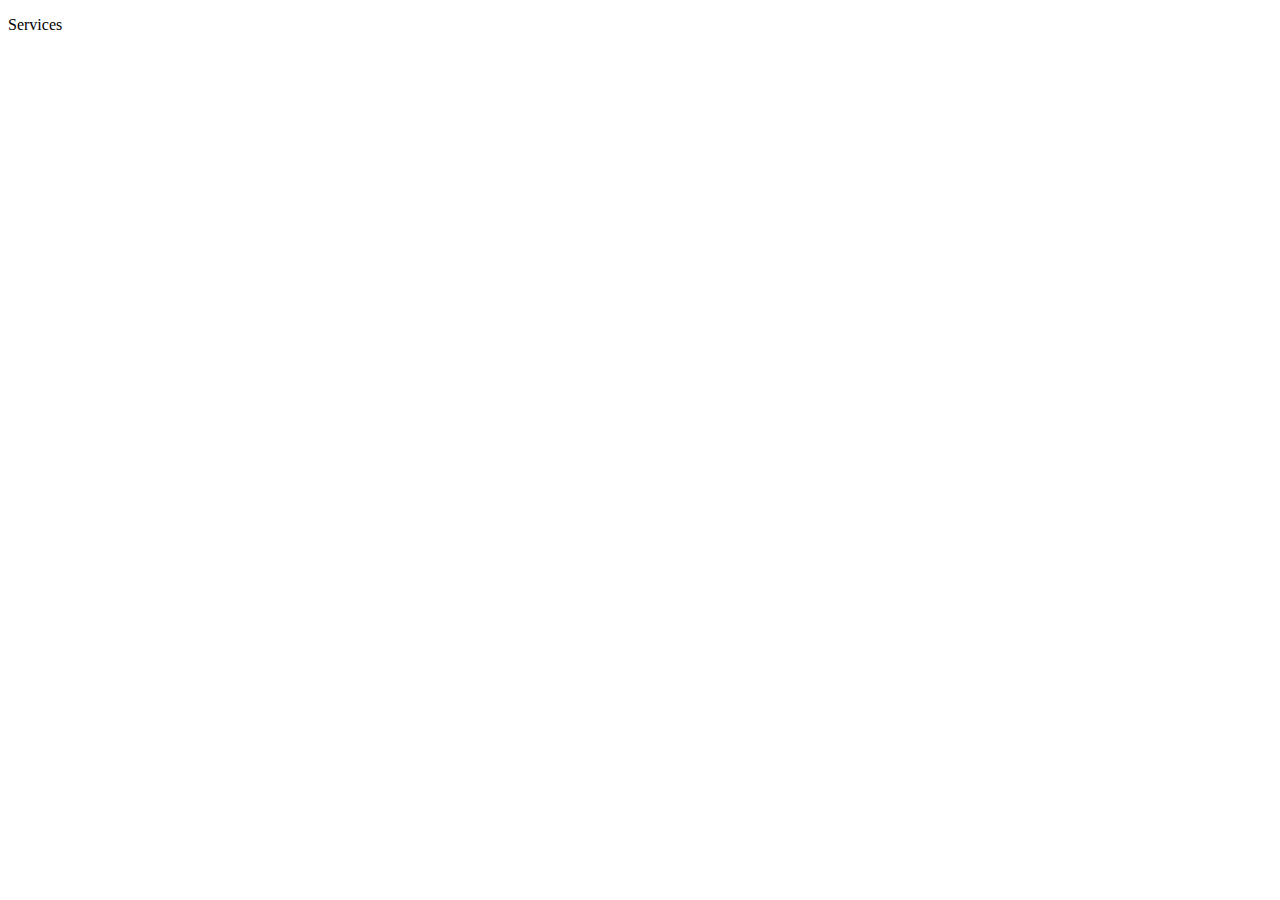
==== services.html @ 974fd5f9 "new" ====
<!DOCTYPE html>
<html lang="en">
<head>
    <meta charset="UTF-8">
    <meta http-equiv="X-UA-Compatible" content="IE=edge">
    <meta name="viewport" content="width=device-width, initial-scale=1.0">
    <title>Services</title>
</head>
<body>
    <p>Services</p>
</body>
</html>
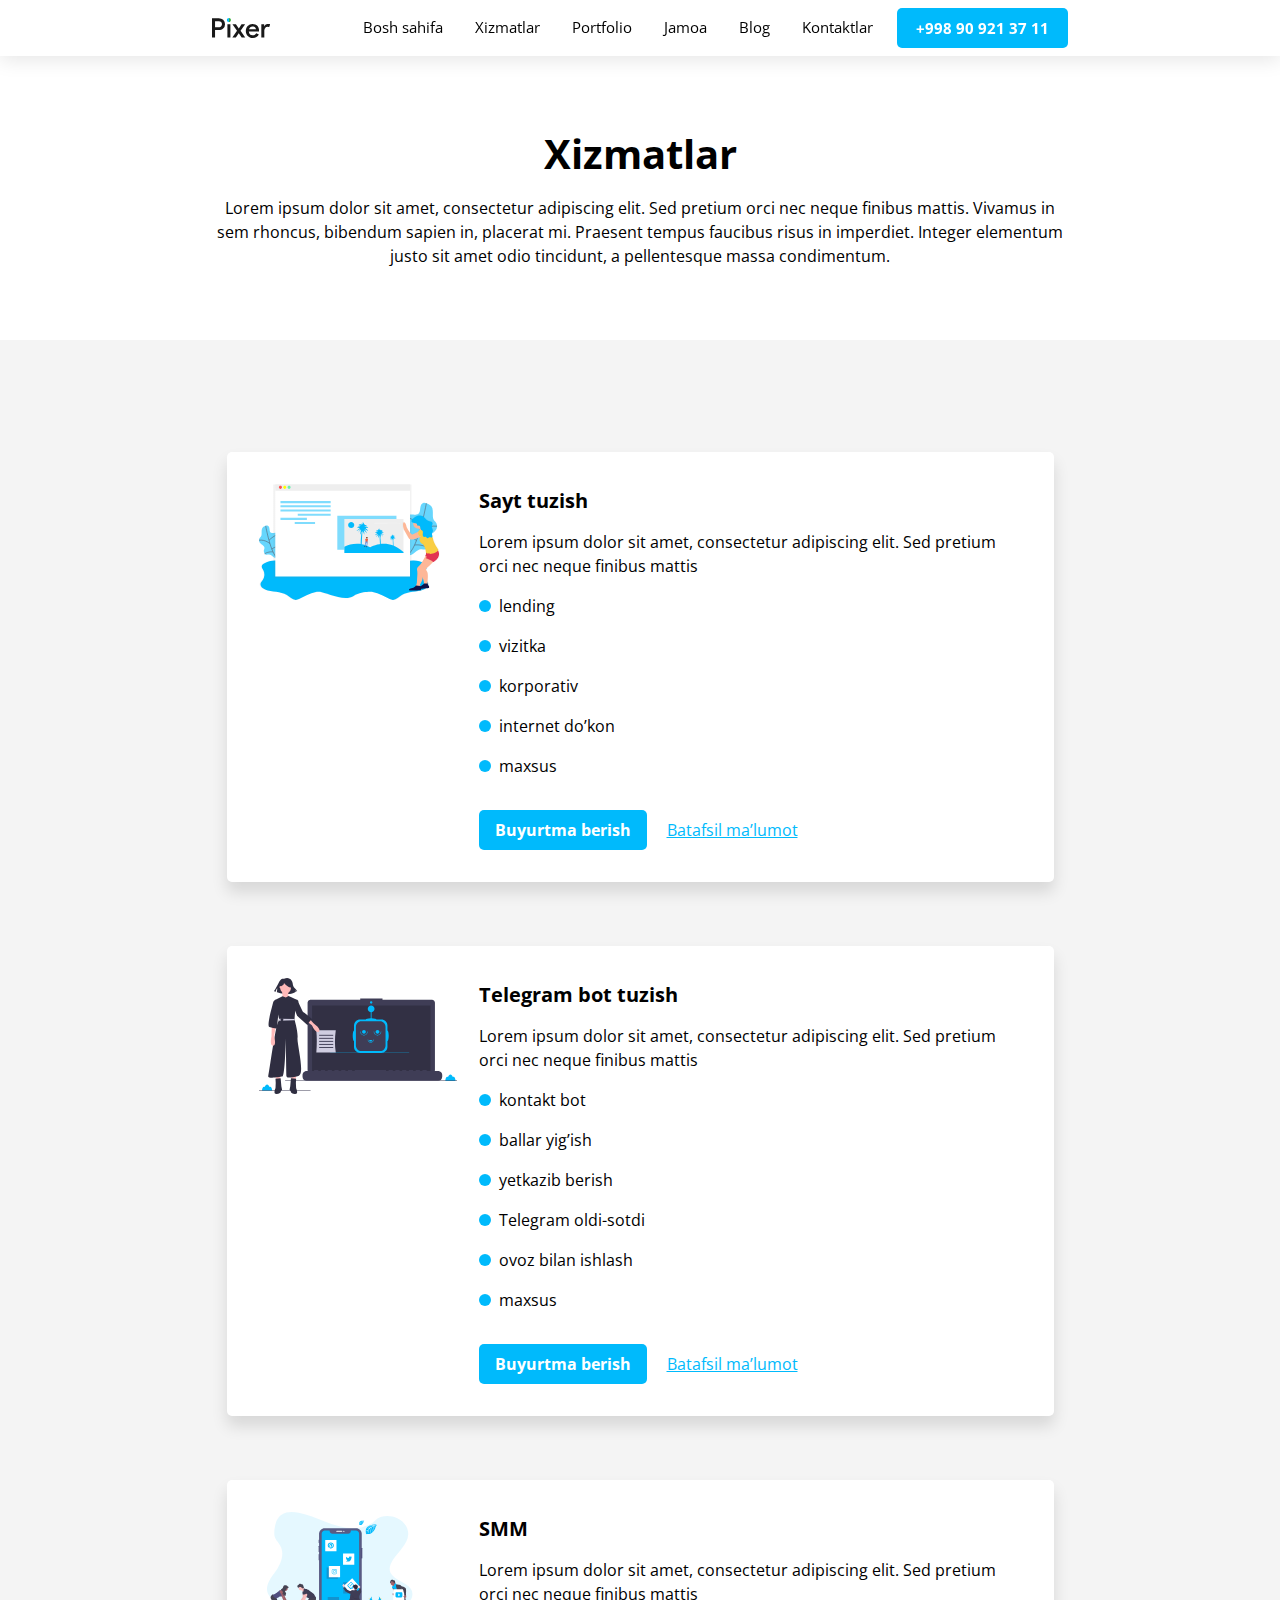
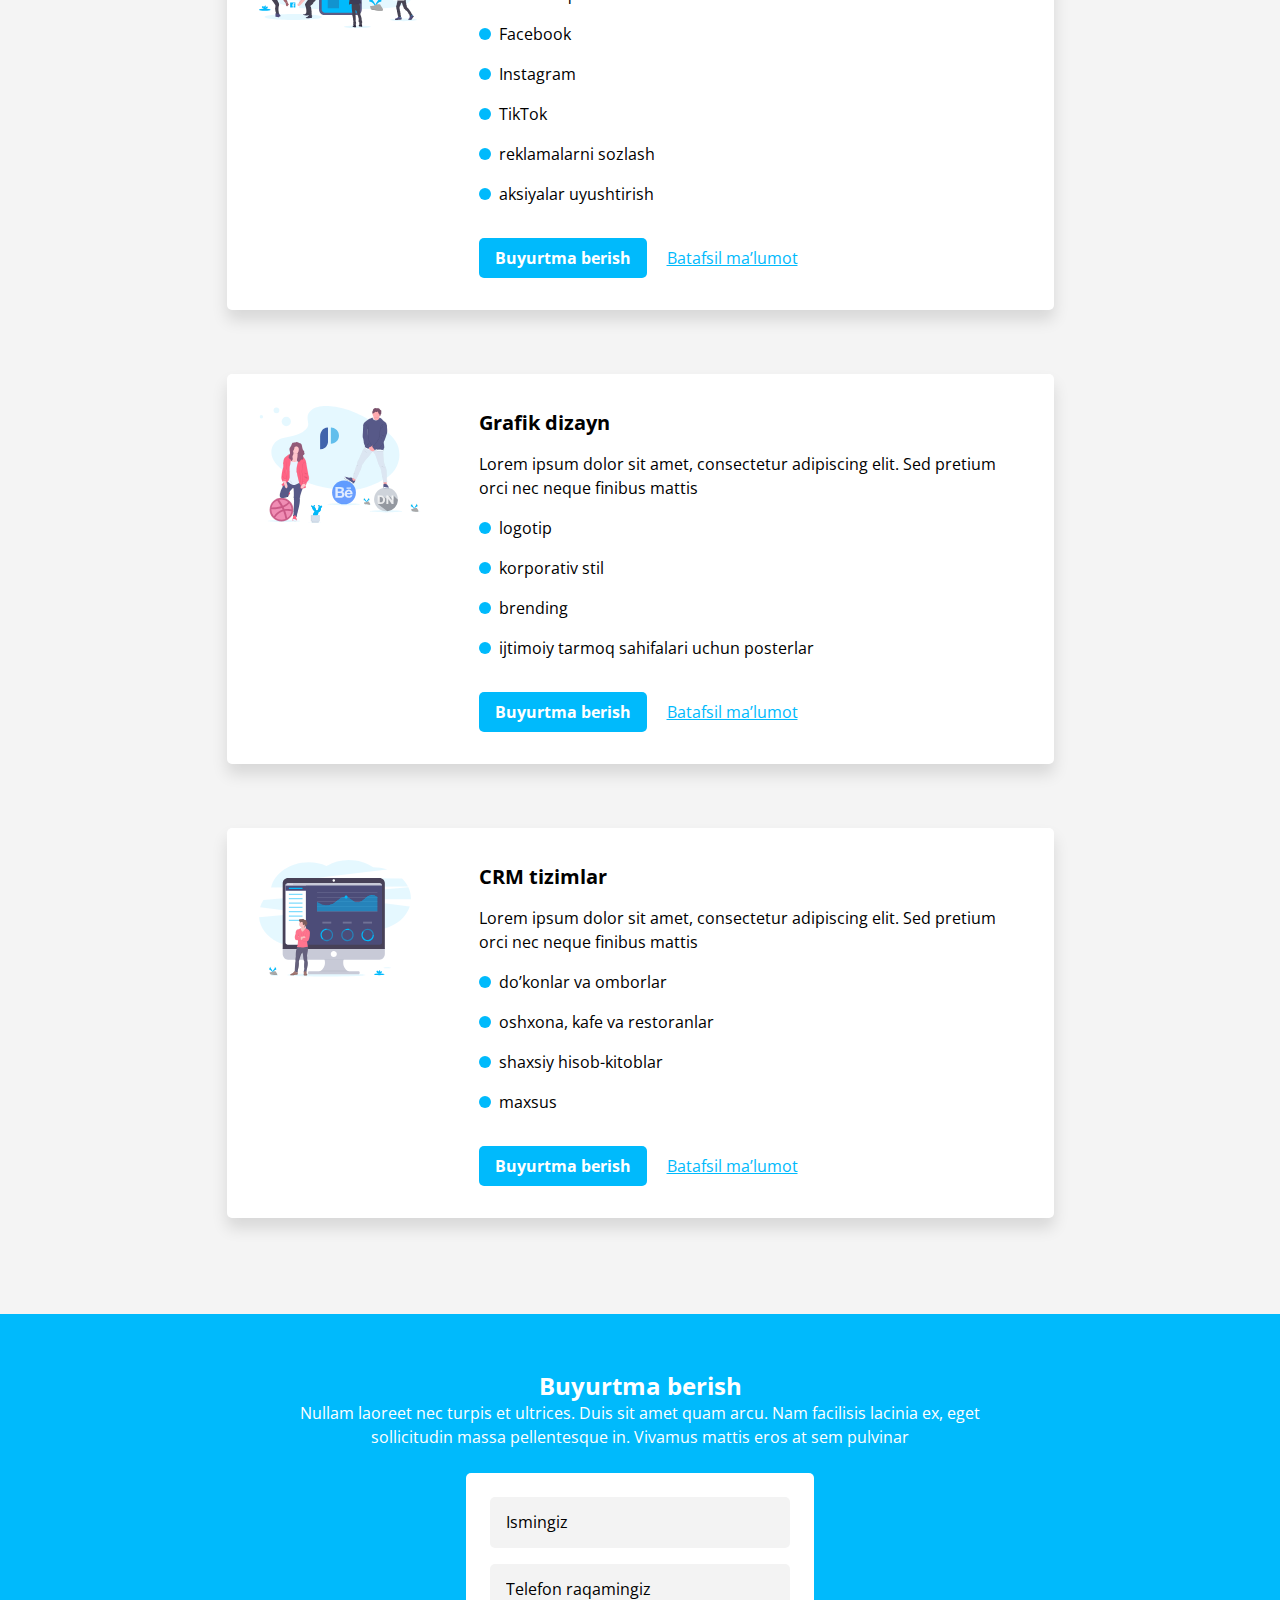
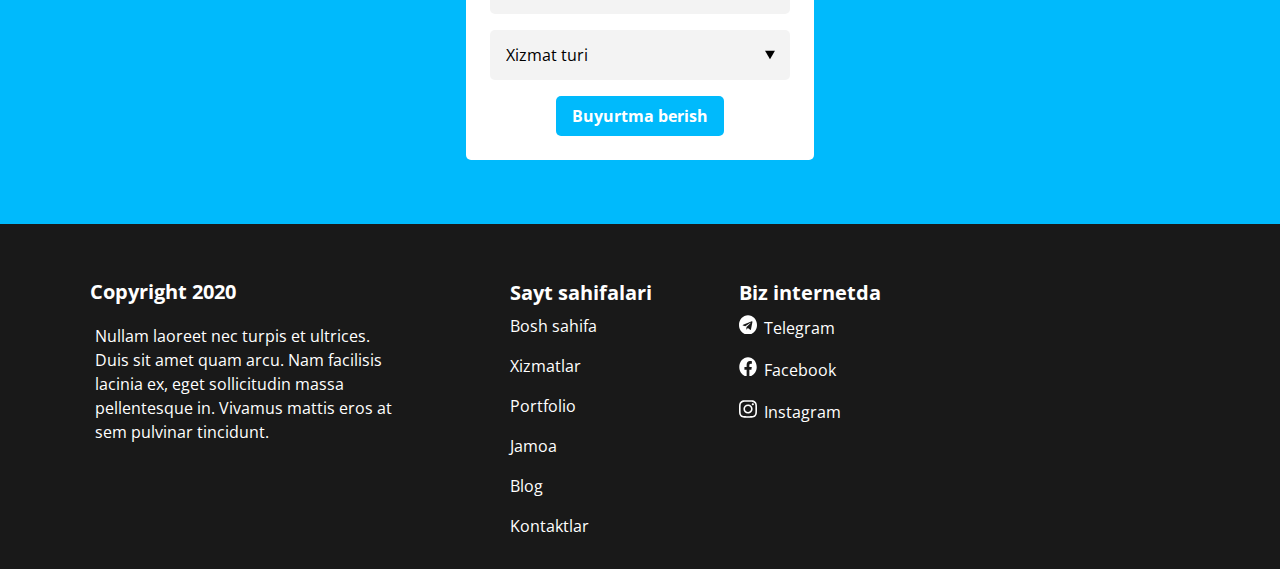
==== commit 6a58679f: "new file" ====
--- a/services.html
+++ b/services.html
@@ -5,8 +5,187 @@
     <meta http-equiv="X-UA-Compatible" content="IE=edge">
     <meta name="viewport" content="width=device-width, initial-scale=1.0">
     <title>Services</title>
+    <link rel="stylesheet" href="css/normalize.css">
+    <link rel="stylesheet" href="css/main.css">
+    <link rel="stylesheet" href="css/services.css">
 </head>
 <body>
-    <p>Services</p>
+    <header>
+        <div>
+            <!-- Navbar -->
+            <div class="navbar" id="homepage">
+                <a class="logo" href="index.html">
+                    <img src="images/pixer-logo.svg" alt="site logo">
+                </a>
+                <ul class="navbar-list">
+                    <li class="navbar-item"><a href="index.html">Bosh sahifa</a></li>
+                    <li class="navbar-item">
+                        <a href="services.html">Xizmatlar</a>
+                        <ul class="dropdawn-list">
+                            <li class="dropdawn-item"><a href="">Vebsayt</a></li>
+                            <li class="dropdawn-item"><a href="">Telegram bot</a></li>
+                            <li class="dropdawn-item"><a href="">SMM</a></li>
+                            <li class="dropdawn-item"><a href="">Grafik dizayn</a></li>
+                            <li class="dropdawn-item"><a href="">CRM tizim</a></li>
+                        </ul>
+                    </li>
+                    <li class="navbar-item"><a href="portfolio.html">Portfolio</a></li>
+                    <li class="navbar-item"><a href="team.html">Jamoa</a></li>
+                    <li class="navbar-item"><a href="blog.html">Blog</a></li>
+                    <li class="navbar-item"><a href="contacts.html">Kontaktlar</a></li>
+                </ul><a class="btn-nav" href="tel:+998909213711">+998 90 921 37 11</a>
+            </div>
+        </div>
+    </header>
+    <section class="main-site">
+        <div class="container">
+            <div class="services-box">
+                <div class="services-box-title">
+                    <h2>Xizmatlar</h2>
+                    <p>Lorem ipsum dolor sit amet, consectetur adipiscing elit. Sed pretium orci nec neque finibus
+                        mattis.
+                        Vivamus in sem rhoncus, bibendum sapien in, placerat mi. Praesent tempus faucibus risus in
+                        imperdiet. Integer elementum justo sit amet odio tincidunt, a pellentesque massa condimentum.
+                    </p>
+                </div>
+            </div>
+        </div>
+        <div class="services-wrapper">
+            <div class="container">
+                <ul class="services-box-list">
+                    <li class="services-box-item">
+                        <h3>Sayt tuzish</h3>
+                        <p>Lorem ipsum dolor sit amet, consectetur adipiscing elit. Sed pretium orci nec neque
+                            finibus
+                            mattis</p>
+                        <ul class="services-box-blok">
+                            <li>lending</li>
+                            <li>vizitka</li>
+                            <li>korporativ</li>
+                            <li>internet do’kon</li>
+                            <li>maxsus</li>
+                        </ul>
+                        <a class="services-box-link" href="#">Buyurtma berish</a>
+                        <a class="services-box-linkto" href="#">Batafsil ma’lumot</a>
+                    </li>
+                    <li class="services-box-item">
+                        <h3>Telegram bot tuzish</h3>
+                        <p>Lorem ipsum dolor sit amet, consectetur adipiscing elit. Sed pretium orci nec neque
+                            finibus
+                            mattis</p>
+                        <ul class="services-box-blok">
+                            <li>kontakt bot</li>
+                            <li>ballar yig’ish</li>
+                            <li>yetkazib berish</li>
+                            <li>Telegram oldi-sotdi</li>
+                            <li>ovoz bilan ishlash</li>
+                            <li>maxsus</li>
+                        </ul>
+                        <a class="services-box-link" href="#">Buyurtma berish</a>
+                        <a class="services-box-linkto" href="#">Batafsil ma’lumot</a>
+                    </li>
+                    <li class="services-box-item">
+                        <h3>SMM</h3>
+                        <p>Lorem ipsum dolor sit amet, consectetur adipiscing elit. Sed pretium orci nec neque
+                            finibus
+                            mattis</p>
+                        <ul class="services-box-blok">
+                            <li>Facebook</li>
+                            <li>Instagram</li>
+                            <li>TikTok</li>
+                            <li>reklamalarni sozlash</li>
+                            <li>aksiyalar uyushtirish</li>
+                        </ul>
+                        <a class="services-box-link" href="#">Buyurtma berish</a>
+                        <a class="services-box-linkto" href="#">Batafsil ma’lumot</a>
+                    </li>
+                    <li class="services-box-item">
+                        <h3>Grafik dizayn</h3>
+                        <p>Lorem ipsum dolor sit amet, consectetur adipiscing elit. Sed pretium orci nec neque
+                            finibus
+                            mattis</p>
+                        <ul class="services-box-blok">
+                            <li>logotip</li>
+                            <li>korporativ stil</li>
+                            <li>brending</li>
+                            <li>ijtimoiy tarmoq sahifalari uchun posterlar</li>
+                        </ul>
+                        <a class="services-box-link" href="#">Buyurtma berish</a>
+                        <a class="services-box-linkto" href="#">Batafsil ma’lumot</a>
+                    </li>
+                    <li class="services-box-item">
+                        <h3>CRM tizimlar</h3>
+                        <p>Lorem ipsum dolor sit amet, consectetur adipiscing elit. Sed pretium orci nec neque
+                            finibus
+                            mattis</p>
+                        <ul class="services-box-blok">
+                            <li>do’konlar va omborlar</li>
+                            <li>oshxona, kafe va restoranlar</li>
+                            <li>shaxsiy hisob-kitoblar</li>
+                            <li>maxsus</li>
+                        </ul>
+                        <a class="services-box-link" href="#">Buyurtma berish</a>
+                        <a class="services-box-linkto" href="#">Batafsil ma’lumot</a>
+                    </li>
+                </ul>
+                </ul>
+            </div>
+        </div>
+        <!-- How do we work -->
+        <div class="place-an-order" id="order">
+            <h2>Buyurtma berish</h2>
+            <div class="place-an-order-text">
+                <p>Nullam laoreet nec turpis et ultrices. Duis sit amet quam arcu. Nam facilisis lacinia ex, eget
+                    sollicitudin massa pellentesque in. Vivamus mattis eros at sem pulvinar</p>
+            </div>
+            <form action="https://echo.htmlacademy.ru/" method="POST" autocomplete="off">
+                <input type="text" name="your_name" aria-label="Enter your name" placeholder="Ismingiz" required>
+                <input type="tel" name="your_nunber" aria-label="Enter your number" placeholder="Telefon raqamingiz"
+                    required>
+                <select name="type_of_service" required>
+                    <option selected hidden>Xizmat turi</option>
+                    <option value="Vebsayt tuzish">Vebsayt tuzish</option>
+                    <option value="Telegram bot">Telegram bot</option>
+                    <option value="SMM">SMM</option>
+                    <option value="Grafik dizayn">Grafik dizayn</option>
+                    <option value="CRM tizimlar">CRM tizimlar</option>
+                </select>
+                <button type="submit">Buyurtma berish</button>
+            </form>
+        </div>
+    </section>
+    <footer>
+        <div class="container">
+            <!-- Footer -->
+            <div class="footer">
+                <div class="footer-left">
+                    <strong>Copyright 2020</strong>
+                    <div class="footer-left-text">
+                        <p>Nullam laoreet nec turpis et ultrices. Duis sit amet quam arcu. Nam facilisis lacinia ex, eget
+                        sollicitudin massa pellentesque in. Vivamus mattis eros at sem pulvinar tincidunt.</p>
+                    </div>
+                </div>
+                <div class="footer-center">
+                    <strong>Sayt sahifalari</strong>
+                    <ul>
+                        <li><a href="#homepage">Bosh sahifa</a></li>
+                        <li><a href="services.html">Xizmatlar</a></li>
+                        <li><a href="portfolio.html">Portfolio</a></li>
+                        <li><a href="team.html">Jamoa</a></li>
+                        <li><a href="blog.html">Blog</a></li>
+                        <li><a href="contacts.html">Kontaktlar</a></li>
+                    </ul>
+                </div>
+                <div class="footer-right">
+                    <strong>Biz internetda</strong>
+                    <ul>
+                        <li><a href="https://telegram.org/" target="blank">Telegram</a></li>
+                        <li><a href="https://www.facebook.com/campaign/landing.php?campaign_id=11554070363&extra_1=s%7Cc%7C477437435741%7Ce%7Cfacebook%7C&placement=&creative=477437435741&keyword=facebook&partner_id=googlesem&extra_2=campaignid%3D11554070363%26adgroupid%3D112923417056%26matchtype%3De%26network%3Dg%26source%3Dnotmobile%26search_or_content%3Ds%26device%3Dc%26devicemodel%3D%26adposition%3D%26target%3D%26targetid%3Dkwd-541132862%26loc_physical_ms%3D9075980%26loc_interest_ms%3D%26feeditemid%3D%26param1%3D%26param2%3D&gclid=Cj0KCQjw5ZSWBhCVARIsALERCvwGsvKa1DQJTDzAUk1Vs7F7AyoN_-GJM0cyF45jQL9x1ApdBcNcbKIaAtcVEALw_wcB" target="blank">Facebook</a></li>
+                        <li><a href="https://www.instagram.com/" target="blank">Instagram</a></li>
+                    </ul>
+                </div>
+            </div>
+        </div>
+    </footer>
 </body>
 </html>--- a/css/main.css
+++ b/css/main.css
@@ -0,0 +1,626 @@
+*{
+    margin: 0;
+    padding: 0;
+    -webkit-box-sizing: border-box;
+            box-sizing: border-box;
+}
+html{
+    scroll-behavior: smooth;
+}
+:root{
+    --font-size:16px;
+    --font-weight:400;
+    --bg-color:#fff;
+    --text-color:#000;
+}
+@font-face {
+    font-family: "Open Sans";
+    font-style: normal;
+    font-weight: 400;
+    src: 
+        url("../fonts/open-sans-v29-latin-regular.woff2") format("woff2"), 
+        url("../fonts/open-sans-v29-latin-regular.woff") format("woff"); 
+}
+@font-face {
+    font-family: "Open Sans";
+    font-style: normal;
+    font-weight: 700;
+    src:
+        url("../fonts/open-sans-v29-latin-700.woff2") format("woff2"),
+        url("../fonts/open-sans-v29-latin-700.woff") format("woff"); 
+}
+body{
+    font-family: "Open Sans", "Arial", sans-serif;
+}
+.container{
+    width: 1140px;
+    margin-right: auto;
+    margin-left: auto;
+    padding-right: 20px;
+    padding-left: 20px;
+}
+.navbar{
+    width: 100%;
+    position: fixed;
+    z-index: 11;
+    top: 0;
+    padding: 0 212px;
+    display: -webkit-box;
+    display: -ms-flexbox;
+    display: flex;
+    background: var(--bg-color);
+    -webkit-box-shadow: 0px 4px 20px rgba(0, 0, 0, 0.1);
+            box-shadow: 0px 4px 20px rgba(0, 0, 0, 0.1);
+}
+.logo{
+    padding: 18px 0;
+    margin-right: auto;
+}
+.logo:hover{
+    opacity: 0.8;
+}
+.logo:hover{
+    opacity: 0.6;
+}
+.logo img{
+    display: block;
+}
+.navbar-list{
+    list-style: none;
+    display: -webkit-box;
+    display: -ms-flexbox;
+    display: flex;
+    text-align: center;
+}
+.navbar-item{
+    position: relative;
+    padding: 13px 0;
+    -webkit-box-align: center;
+        -ms-flex-align: center;
+            align-items: center;
+}
+.navbar-item  a{
+    display: inline-block;
+    text-decoration: none;
+    font-weight: var(--font-weight);
+    font-size: 15px;
+    line-height: 24px;
+    padding: 2px 16px;
+    color: var(--text-color);
+}
+.navbar-item:hover{
+    border-bottom: 2px solid #000;
+    z-index: 5;
+}
+.navbar-item:active{
+    background: rgba(25, 25, 25, 0.7);
+}
+.navbar-item:nth-child(2):hover .dropdawn-list{
+    display: block;
+}
+.dropdawn-list{
+    position: absolute;
+    top: 59px;
+    left: -13px; 
+    border-radius: 5px;
+    width: 125px;
+    display: none;
+    flex-direction: column;
+    align-items: flex-start;
+    list-style: none;
+    background: #FFFFFF;
+    box-shadow: 0px 4px 24px rgba(0, 0, 0, 0.1);
+}
+.dropdawn-item {
+    width: 100%;
+    text-align: left;
+    padding: 16px 0 16px 16px;
+}
+.dropdawn-item a{
+    display: inline-block;
+    font-weight: 400;
+    font-size: 16px;
+    line-height: 24px;
+    padding: 0;
+    color: #000;
+}
+.dropdawn-item:hover{
+    background-color:#00BAFC
+}
+.dropdawn-item:active{
+    background: #00BAFC;
+    opacity: 0.6;
+}
+.btn-nav{
+    text-align: center;
+    display: inline-block;
+    height: 40px;
+    margin: 8px 0 8px 8px;
+    font-weight: 700;
+    font-size: 15px;
+    line-height: 24px;
+    color: #FFFFFF;
+    padding: 5px 16px;
+    background: #00BAFC;
+    border-radius: 5px;
+    text-decoration: none;
+    border: 3px solid transparent;
+}
+.btn-nav:hover{
+    border: 3px solid #00BAFC;
+    background-color: #fff;
+    color: #00BAFC;
+}
+.btn-nav:active{
+    color: #fff;
+    background: rgba(0, 186, 252, 0.6);
+    border: 3px solid transparent;
+}
+.main{
+    display: -webkit-box;
+    display: -ms-flexbox;
+    display: flex;
+}
+.main-text{
+    padding: 153px 172px 97px 0;
+}
+.main-text h1{
+    font-weight: 700;
+    font-size: 30px;
+    line-height: 130%;
+    color: var(--text-color);
+    margin: 0;
+    padding-bottom: 16px;
+}
+.main-text p{
+    font-weight: var(--font-weight);
+    font-size: var(--font-size);
+    line-height: 24px;
+    color: var(--text-color);
+    padding-right: 5px;
+}
+.main-text a{
+    display: inline-block;
+    padding: 8px 16px;
+    margin-top: 16px;
+    text-decoration: none;
+    background: #00BAFC;
+    border-radius: 5px;
+    font-weight: 700;
+    font-size: var(--font-size);
+    line-height: 24px;
+    color: #FFFFFF;
+}
+.main-text a:hover{
+    background: rgba(0, 186, 252, 0.8);
+}
+.main-text a:active{
+    background: rgba(0, 186, 252, 0.6);
+}
+.main-vedio{
+    padding: 136px 0;
+}
+.main-vedio-border{
+    border-radius: 5px;
+    border: none;
+}
+.services{
+    padding-top: 56px;
+    text-align: center;
+}
+.services h2{
+    font-weight: 700;
+    font-size: 24px;
+    line-height: 130%;
+    text-align: center;
+    color: var(--text-color);
+    padding-bottom: 16px;
+}
+.services-text{
+    font-weight: var(--font-weight);
+    font-size: var(--font-size);
+    line-height: 24px;
+    text-align: center;
+    color: var(--text-color);
+    padding: 0 175px;
+}
+.services-list{
+    display: -webkit-box;
+    display: -ms-flexbox;
+    display: flex;
+    -ms-flex-wrap: wrap;
+        flex-wrap: wrap;
+    padding-top: 24px;
+    -webkit-box-align: center;
+        -ms-flex-align: center;
+            align-items: center;
+    -webkit-box-pack: center;
+        -ms-flex-pack: center;
+            justify-content: center;
+}
+.services-list li{
+    width: 320px;
+    height: 260px;
+    background: var(--bg-color);
+    -webkit-box-shadow: 0px 8px 8px rgba(0, 0, 0, 0.1);
+            box-shadow: 0px 8px 8px rgba(0, 0, 0, 0.1);
+    border-radius: 5px;
+    margin-right:70px;
+    margin-bottom: 48px;
+    list-style: none;
+}
+.services-list li:hover{
+    -webkit-box-shadow: 0px 12px 21px rgba(0, 0, 0, 0.1);
+            box-shadow: 0px 12px 21px rgba(0, 0, 0, 0.1);
+}
+.services-list li:active{
+    -webkit-box-shadow: 0px 4px 4px rgba(0, 0, 0, 0.2);
+            box-shadow: 0px 4px 4px rgba(0, 0, 0, 0.2);
+}
+.services-list li:nth-child(3){
+    margin-right: 0;
+}
+.services-list li:nth-child(4){
+    margin-bottom: 48px;
+    
+}
+.services-list li:nth-child(5){
+    margin-bottom: 48px;
+    
+}
+.services-list a{
+    text-decoration: none;
+    color: var(--text-color);
+    text-align: center;
+    position: relative;  
+}
+.services-list h3{
+    padding-top: 175px;
+    padding-bottom: 16px;
+}
+.services-list li a::before {
+    content: "";
+    position: absolute;
+    background-size: contain;
+    background-repeat: no-repeat;
+    background-position: center center;
+}
+.services-list li:nth-child(1) a::before {
+    top: 20px;
+    left: -96px;
+    width: 202px;
+    height: 130px;
+    background-image: url("../images/website-illustration.svg");
+}
+
+.services-list li:nth-child(2) a::before {
+    top: 20px;
+    left: -105px;
+    width: 220px;
+    height: 130px;
+    background-image: url("../images/bot-illustration.svg");
+}
+.services-list li:nth-child(3) a::before {
+    top: 20px;
+    left: -95px;
+    width: 176px;
+    height: 130px;
+    background-image: url("../images/smm-illustration.svg");
+}
+.services-list li:nth-child(4) a::before {
+    top: 20px;
+    left: -95px;
+    width: 176px;
+    height: 130px;
+    background-image: url("../images/design-illustration.svg");
+}
+.services-list li:nth-child(5) a::before {
+    top: 20px;
+    left: -95px;
+    width: 176px;
+    height: 130px;
+    background-image: url("../images/crm-illustration.svg");
+    background-size: auto;
+}
+.services-link{
+    color: #00BAFC;
+}
+.services-btn{
+    padding: 8px 16px;
+    font-weight: 700;
+    background: #00BAFC;
+    border-radius: 5px;
+    text-decoration: none;
+    margin-right: 16px;
+    color: #fff;
+}
+.services-btn:hover{
+    background: rgba(0, 186, 252, 0.8);
+}
+.services-btn:active{
+    background: rgba(0, 186, 252, 0.6);
+}
+.thework{
+    padding-top: 120px;
+}
+.thework h2{
+    font-weight: 700;
+    font-size: 24px;
+    line-height: 130%;
+    text-align: center;
+    color: var(--text-color);
+    padding-bottom: 16px;
+}
+.thework-text{
+    width: 719px;
+    text-align: center;
+    margin: 0 auto;
+}
+.thework-text p{
+    font-weight: var(--font-weight);
+    font-size: var(--font-size);
+    line-height: 24px;
+    color: var(--text-color);
+}
+.thework-list{
+    list-style: none;
+    padding: 0 145px;
+}
+.thework-list li{
+    display: -webkit-box;
+    display: -ms-flexbox;
+    display: flex;
+    padding: 18px 0;
+    -webkit-box-align: center;
+        -ms-flex-align: center;
+            align-items: center; 
+}
+.thework-list li:nth-child(even){
+    display: -webkit-box;
+    display: -ms-flexbox;
+    display: flex;
+    -webkit-box-orient: horizontal;
+    -webkit-box-direction: reverse;
+        -ms-flex-direction: row-reverse;
+            flex-direction: row-reverse;
+}
+.thework-box{
+    width: 482px;
+    margin-left: 35px;
+    margin-right: 15px;
+}
+.thework-box h3{
+    font-weight: 700;
+    font-size: 20px;
+    color: var(--text-color);
+    padding-bottom: 8px;
+}
+.thework-box p{
+    font-weight: var(--font-weight);
+    font-size: var(--font-size);
+    line-height: 24px;
+}
+.thework-list li::before{
+    content: "";
+    display: inline-block;
+    width: 300px;
+    height: 278px;
+    background-size: contain;
+    background-repeat: no-repeat;
+    background-position: center;
+}
+.thework-list li:nth-child(1)::before {
+    background-image: url(../images/step-illlustration2.svg);
+}
+.thework-list li:nth-child(2)::before {
+    background-image: url(../images/step-illlustration1.svg);
+}
+.thework-list li:nth-child(3)::before {
+    background-image: url(../images/step-illustration5.svg);
+}
+.thework-list li:nth-child(4)::before {
+    background-image: url(../images/step-illustration3.svg);
+}
+.thework-list li:nth-child(5)::before {
+    background-image: url(../images/step-illustration4.svg);
+}
+.thework-btn{
+    text-align: center;
+    margin: 0 auto;
+    padding-bottom: 56px;
+}
+.thework-btn a{
+    background: #00BAFC;
+    border-radius: 5px;
+    padding: 8px 16px;
+    text-decoration: none;
+    font-weight: 700;
+    font-size: var(--font-size);
+    line-height: 24px;
+    color: #FFFFFF;
+}
+.thework-btn a:hover{
+    background: rgba(0, 186, 252, 0.8);
+}
+.thework-btn a:active{
+    background: rgba(0, 186, 252, 0.6);
+}
+.place-an-order{
+    text-align: center;
+    background: #00BAFC;
+    padding: 56px 100px 64px 100px;
+}
+.place-an-order h2{
+    font-weight: 700;
+    font-size: 24px;
+    line-height: 130%;
+    color: #FFFFFF;
+}
+.place-an-order-text{
+    margin: 0 auto;
+    width: 719px;
+}
+.place-an-order-text p{
+    font-weight: var(--font-weight);
+    font-size: var(--font-size);
+    line-height: 150%;
+    color: #FFFFFF;
+    padding-bottom: 24px;
+}
+form {
+    width: 348px;
+    padding: 24px;
+    background: #FFFFFF;
+    border-radius: 5px;
+    margin: 0 auto;
+}
+input::-webkit-input-placeholder{
+    font-weight: 400;
+    font-size: 16px;
+    color: #000000;
+}
+input::-moz-placeholder{
+    font-weight: 400;
+    font-size: 16px;
+    color: #000000;
+}
+input:-ms-input-placeholder{
+    font-weight: 400;
+    font-size: 16px;
+    color: #000000;
+}
+input::-ms-input-placeholder{
+    font-weight: 400;
+    font-size: 16px;
+    color: #000000;
+}
+input::placeholder{
+    font-weight: 400;
+    font-size: 16px;
+    color: #000000;
+}
+form input{
+    width: 300px;
+    padding: 16px;
+    background: #F3F3F3;
+    border-radius: 5px;
+    margin-bottom: 16px;
+    border: none;
+}
+select{
+    width: 300px;
+    padding: 16px;
+    background: #F3F3F3;
+    border-radius: 5px;
+    margin-bottom: 16px;
+    color: var(--text-color);
+    border: none;
+    -webkit-appearance: none;
+       -moz-appearance: none;
+            appearance: none;
+    background-image: url('../images/icon.svg');
+    background-size: 10px 10px;
+    background-repeat: no-repeat;
+    background-position: right 15px center;
+}
+form button{
+    padding: 8px 16px;
+    background: #00BAFC;
+    border-radius: 5px;
+    font-weight: 700;
+    font-size: 16px;
+    line-height: 24px;
+    color: #FFFFFF;
+    border: none;
+}
+form button:hover{
+    background: rgba(0, 186, 252, 0.8);
+}
+form button:active{
+    background: rgba(0, 186, 252, 0.6);
+}
+footer{
+    background: #191919;
+}
+.footer{
+    display: -webkit-box;
+    display: -ms-flexbox;
+    display: flex;
+}
+.footer-left{
+    padding: 56px 100px 120px 0;
+}
+.footer-left strong{
+    color: #fff;
+    font-size: 20px;
+}
+.footer-left p{
+    padding-top: 16px;
+    font-weight: 400;
+    font-size: 16px;
+    line-height: 150%;
+    color: #FFFFFF;
+}
+.footer-left-text{
+    width: 320px;
+    padding: 5px;
+}
+.footer-center{
+    padding-top: 56px;
+}
+.footer-center strong, .footer-right strong{
+    font-size: 20px;
+    line-height: 130%;
+    color: #FFFFFF;
+    padding-bottom: 8px;
+}
+.footer-right ul,
+.footer-center ul{
+    list-style: none;
+}
+.footer-center li,
+.footer-right li{
+    padding: 8px 0;
+}
+.footer-center a,
+.footer-right a {
+    font-weight: var(--font-weight);
+    font-size: var(--font-size);
+    line-height: 24px;
+    color: #FFFFFF;
+    text-decoration: none;
+}
+.footer-center a:hover{
+    color: #00BAFC
+}
+.footer-center a:active{
+    opacity: 0.6;
+}
+.footer-right{
+    padding: 56px 0 0 87px;
+}
+.footer-right li a::before{
+    content: "";
+    padding-left: 5px;
+    display: inline-block;
+    width: 20px;
+    height: 20px;
+    background-repeat: no-repeat;
+    background-size: contain;
+    background-position: left  1px ;
+}
+.footer-right li:nth-child(1) a::before{
+    background-image: url("../images/telegram.svg");
+}
+.footer-right li:nth-child(2) a::before{
+    background-image: url("../images/facebook.svg");
+}
+.footer-right li:nth-child(3) a::before{
+    background-image: url("../images/instagram.svg");
+}
+.footer-right a:hover{
+    color: #00BAFC;
+}
+.footer-right a:active{
+    opacity: 0.6;
+}--- a/css/services.css
+++ b/css/services.css
@@ -0,0 +1,188 @@
+*{
+    margin: 0;
+    padding: 0;
+    box-sizing: border-box;
+}
+@font-face {
+    font-family: "Open Sans";
+    font-style: normal;
+    font-weight: 400;
+    src: 
+        url("../fonts/open-sans-v29-latin-regular.woff2") format("woff2"), 
+        url("../fonts/open-sans-v29-latin-regular.woff") format("woff"); 
+}
+@font-face {
+    font-family: "Open Sans";
+    font-style: normal;
+    font-weight: 700;
+    src:
+        url("../fonts/open-sans-v29-latin-700.woff2") format("woff2"),
+        url("../fonts/open-sans-v29-latin-700.woff") format("woff"); 
+}
+.services-box {
+    padding: 128px 0 0 0;
+}
+.services-box-title{
+    width: 861px;
+    margin: 0 auto;
+}
+.services-box-title h2 {
+    font-size: 40px;
+    line-height: 130%;
+    text-align: center;
+}
+.services-box-title p{
+    padding: 16px 0 72px 0;
+    font-weight: 400;
+    font-size: 16px;
+    line-height: 24px;
+    text-align: center;
+}
+.services-wrapper {
+    padding-top: 48px;
+    background: #F4F4F4;
+}
+.services-box-wrapper{
+    padding: 32px 0;
+}
+.services-box-list{
+    padding-bottom: 32px;
+}
+.services-box-item {
+    width: 827px;
+    /* margin: 0 auto; */
+    padding: 32px;
+    background: #FFFFFF;
+    box-shadow: 0px 10px 16px rgba(0, 0, 0, 0.12);
+    border-radius: 5px;
+    list-style: none;
+}
+.services-box-item:nth-child(1)::before{
+    position: absolute;
+    top: 32px;
+    left: 32px;
+    content: '';
+    width: 200px;
+    height: 117.05px;
+    display: inline-block;
+    background-image: url("../images/services-site.svg");
+    background-size: contain;
+    background-position: left;
+    background-repeat: no-repeat;
+}
+.services-box-item:nth-child(2):before {
+    position: absolute;
+    top: 32px;
+    left: 32px;
+    content: '';
+    width: 200px;
+    height: 117.05px;
+    display: inline-block;
+    background-image: url("../images/services-bot.svg");
+    background-size: contain;
+    background-position: left;
+    background-repeat: no-repeat;
+}
+.services-box-item:nth-child(3):before {
+    position: absolute;
+    top: 32px;
+    left: 32px;
+    content: '';
+    width: 200px;
+    height: 117.05px;
+    display: inline-block;
+    background-image: url("../images/services-smm.svg");
+    background-size: contain;
+    background-position: left;
+    background-repeat: no-repeat;
+}
+.services-box-item:nth-child(4):before {
+    position: absolute;
+    top: 32px;
+    left: 32px;
+    content: '';
+    width: 200px;
+    height: 117.05px;
+    display: inline-block;
+    background-image: url("../images/design-illustration.svg");
+    background-size: contain;
+    background-position: left;
+    background-repeat: no-repeat;
+}
+.services-box-item:nth-child(5):before {
+    position: absolute;
+    top: 32px;
+    left: 32px;
+    content: '';
+    width: 200px;
+    height: 117.05px;
+    display: inline-block;
+    background-image: url("../images/services-crm.svg");
+    background-size: contain;
+    background-position: left;
+    background-repeat: no-repeat;
+}
+.services-box-item{
+    position: relative;
+    top: 0;
+    left: 0;
+    width: 827px;
+    margin: 64px auto;
+    padding-left: 252px;
+}
+.services-box-item h3{
+    padding: 4px 0 8px 0;
+    font-size: 20px;
+    line-height: 130%;
+}
+.services-box-item p{
+    padding: 8px 0;
+    font-weight: 400;
+    font-size: 16px;
+    line-height: 24px;
+}
+.services-box-blok{
+    list-style: none;
+}
+.services-box-blok li{
+    padding: 8px 0;
+    font-weight: 400;
+    font-size: 16px;
+    line-height: 24px;
+}
+.services-box-blok li::before{
+    content: "";
+    display: inline-block;
+    margin-right: 8px;
+    width: 12px;
+    height:12px;
+    border-radius: 50%;
+    background: #00BAFC;
+}
+.services-box-link {
+    display: inline-block;
+    margin-top: 24px;
+    padding: 8px 16px;
+    text-align: center;
+    background: #00BAFC;
+    border-radius: 5px;
+    text-decoration: none;
+    font-weight: 700;
+    font-size: 16px;
+    line-height: 24px;
+    color: #FFFFFF;
+}
+.services-box-link:hover{
+    background: #00bafccc;
+}
+.services-box-link:active{
+    background: #00bafc99;
+}
+.services-box-linkto{
+    display: inline-block;
+    padding-left: 16px;
+    font-size: 16px;
+    line-height: 24px;
+    text-align: center;
+    color: #00BAFC;
+}
